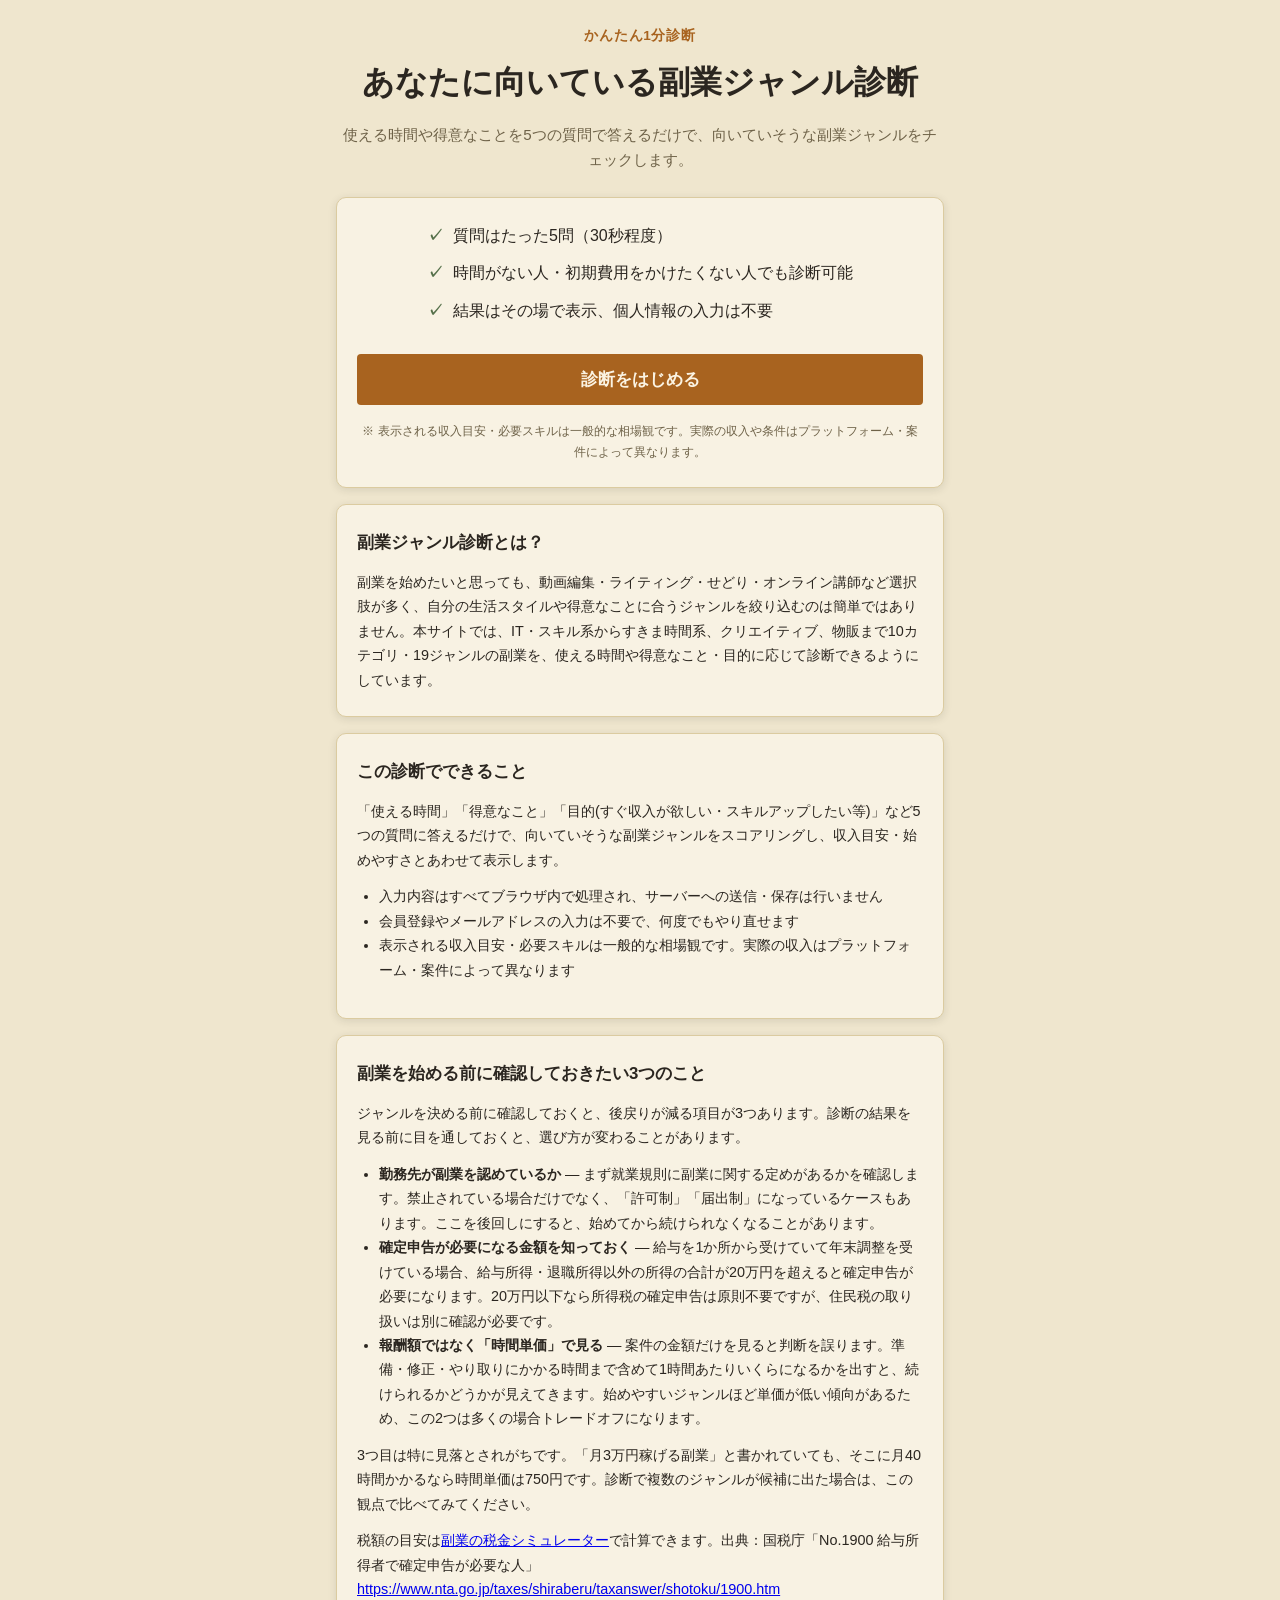
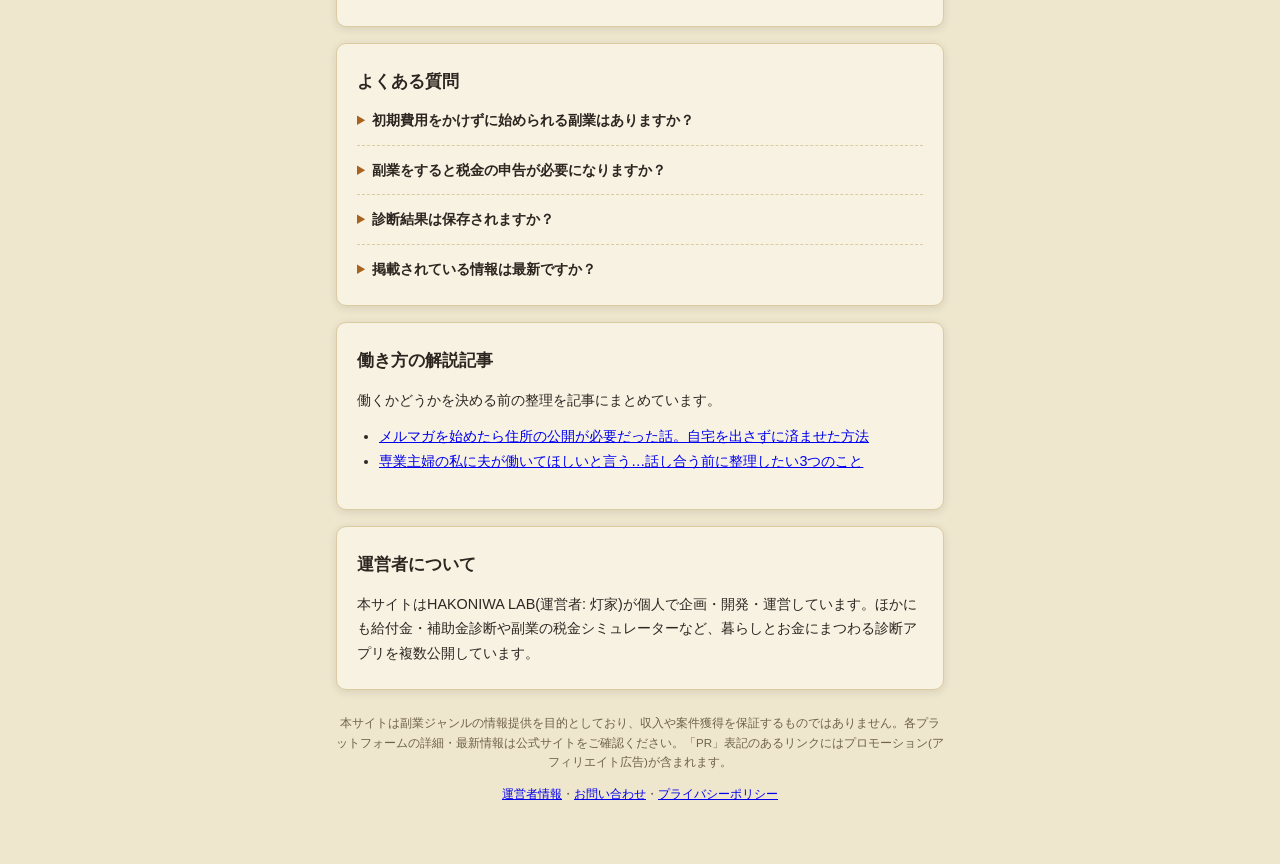
==== index.html @ 8de4327e "メール登録フォーム(Mail Studio)を追加 Co-Authored-By: Claude Opus 5 <noreply@anthropic.com>" ====
<!DOCTYPE html>
<html lang="ja">
<head>
<meta charset="UTF-8">
<meta name="viewport" content="width=device-width, initial-scale=1.0">
<title>副業ジャンル診断 | あなたに向いている副業がわかる</title>
<meta name="description" content="使える時間・得意なこと・目的を答えるだけで、あなたに向いていそうな副業ジャンルをかんたん診断。">
<script async src="https://pagead2.googlesyndication.com/pagead/js/adsbygoogle.js?client=ca-pub-6465548593525933" crossorigin="anonymous"></script>
<link rel="canonical" href="https://hakoniwalab.com/sidejob-checker/">
<link rel="stylesheet" href="css/style.css">
<script type="application/ld+json">{"@context":"https://schema.org","@type":"FAQPage","mainEntity":[{"@type":"Question","name":"初期費用をかけずに始められる副業はありますか？","acceptedAnswer":{"@type":"Answer","text":"あります。すきま時間系やライティングなど、特別な機材や初期投資がなくても始めやすいジャンルを診断結果に含めています。"}},{"@type":"Question","name":"副業をすると税金の申告が必要になりますか？","acceptedAnswer":{"@type":"Answer","text":"副業の所得が年間20万円を超えると原則確定申告が必要です。詳しくは姉妹ツールの副業の税金シミュレーターで、追加でかかる税額の目安を計算できます。"}},{"@type":"Question","name":"診断結果は保存されますか？","acceptedAnswer":{"@type":"Answer","text":"保存されません。診断のたびにその場で計算しており、入力内容や結果を外部に送信・保存する仕組みは持っていません。"}},{"@type":"Question","name":"掲載されている情報は最新ですか？","acceptedAnswer":{"@type":"Answer","text":"収入目安や必要スキルは一般的な傾向に基づく参考情報です。実際の募集状況・単価は各プラットフォームの最新情報をご確認ください。"}}]}</script>
</head>
<body>
<div id="app" class="app">

  <header class="app-header">
    <p class="app-header__eyebrow">かんたん1分診断</p>
    <h1 class="app-header__title">あなたに向いている<br class="sp-only">副業ジャンル診断</h1>
    <p class="app-header__lead">使える時間や得意なことを5つの質問で答えるだけで、向いていそうな副業ジャンルをチェックします。</p>
  </header>

  <main id="main" class="main">

    <!-- intro screen -->
    <section id="screen-intro" class="screen" data-screen="intro">
      <div class="card card--intro">
        <ul class="intro-points">
          <li>質問はたった5問（30秒程度）</li>
          <li>時間がない人・初期費用をかけたくない人でも診断可能</li>
          <li>結果はその場で表示、個人情報の入力は不要</li>
        </ul>
        <button type="button" class="btn btn--primary btn--large" id="btn-start">診断をはじめる</button>
        <p class="intro-disclaimer">※ 表示される収入目安・必要スキルは一般的な相場観です。実際の収入や条件はプラットフォーム・案件によって異なります。</p>
      </div>
    </section>

    <!-- quiz screen -->
    <section id="screen-quiz" class="screen" data-screen="quiz" hidden>
      <div class="progress" aria-hidden="true">
        <div class="progress__bar" id="progress-bar"></div>
      </div>
      <p class="progress__label" id="progress-label">質問 1 / 5</p>

      <div class="card card--quiz" id="quiz-card">
        <!-- quiz.js が質問ごとに描画する -->
      </div>

      <div class="quiz-nav">
        <button type="button" class="btn btn--ghost" id="btn-back" hidden>戻る</button>
      </div>
    </section>

    <!-- result screen -->
    <section id="screen-result" class="screen" data-screen="result" hidden>
      <div class="result-summary" id="result-summary"></div>
      <div class="result-list" id="result-list"></div>
      <div id="ad-slot-result-bottom" class="ad-slot" aria-hidden="true"></div>

      <div class="card card--lead" id="lead-card">
        <h2 class="card__title">診断結果をあとで見返したい方へ</h2>
        <p>メールアドレスを登録すると、HAKONIWA LABの新しいツール・更新情報をお届けします。</p>
        <form id="lead-form" class="lead-form" action="https://mail-studio.hakoniwa-labs.workers.dev/f/v6lGNd5ZqjptO-bG2wVIIij1IczI0iWg" method="post" target="popupwindow" onsubmit="window.open('https://mail-studio.hakoniwa-labs.workers.dev/f/v6lGNd5ZqjptO-bG2wVIIij1IczI0iWg', 'popupwindow')">
          <input type="email" name="email" class="lead-form__input" placeholder="メールアドレス" required>
          <button type="submit" class="btn btn--primary">登録する</button>
        </form>
      </div>

      <button type="button" class="btn btn--ghost" id="btn-restart">もう一度診断する</button>
    </section>

  </main>

  <section class="article" aria-labelledby="about-heading">
    <div class="card card--article">
      <h2 id="about-heading">副業ジャンル診断とは？</h2>
      <p>副業を始めたいと思っても、動画編集・ライティング・せどり・オンライン講師など選択肢が多く、自分の生活スタイルや得意なことに合うジャンルを絞り込むのは簡単ではありません。本サイトでは、IT・スキル系からすきま時間系、クリエイティブ、物販まで10カテゴリ・19ジャンルの副業を、使える時間や得意なこと・目的に応じて診断できるようにしています。</p>
    </div>

    <div class="card card--article">
      <h2>この診断でできること</h2>
      <p>「使える時間」「得意なこと」「目的(すぐ収入が欲しい・スキルアップしたい等)」など5つの質問に答えるだけで、向いていそうな副業ジャンルをスコアリングし、収入目安・始めやすさとあわせて表示します。</p>
      <ul>
        <li>入力内容はすべてブラウザ内で処理され、サーバーへの送信・保存は行いません</li>
        <li>会員登録やメールアドレスの入力は不要で、何度でもやり直せます</li>
        <li>表示される収入目安・必要スキルは一般的な相場観です。実際の収入はプラットフォーム・案件によって異なります</li>
      </ul>
    </div>

    <div class="card card--article">
      <h2>副業を始める前に確認しておきたい3つのこと</h2>
      <p>ジャンルを決める前に確認しておくと、後戻りが減る項目が3つあります。診断の結果を見る前に目を通しておくと、選び方が変わることがあります。</p>
      <ul>
        <li><strong>勤務先が副業を認めているか</strong> — まず就業規則に副業に関する定めがあるかを確認します。禁止されている場合だけでなく、「許可制」「届出制」になっているケースもあります。ここを後回しにすると、始めてから続けられなくなることがあります。</li>
        <li><strong>確定申告が必要になる金額を知っておく</strong> — 給与を1か所から受けていて年末調整を受けている場合、給与所得・退職所得以外の所得の合計が20万円を超えると確定申告が必要になります。20万円以下なら所得税の確定申告は原則不要ですが、住民税の取り扱いは別に確認が必要です。</li>
        <li><strong>報酬額ではなく「時間単価」で見る</strong> — 案件の金額だけを見ると判断を誤ります。準備・修正・やり取りにかかる時間まで含めて1時間あたりいくらになるかを出すと、続けられるかどうかが見えてきます。始めやすいジャンルほど単価が低い傾向があるため、この2つは多くの場合トレードオフになります。</li>
      </ul>
      <p>3つ目は特に見落とされがちです。「月3万円稼げる副業」と書かれていても、そこに月40時間かかるなら時間単価は750円です。診断で複数のジャンルが候補に出た場合は、この観点で比べてみてください。</p>
      <p>税額の目安は<a href="../sidejob-tax-simulator/">副業の税金シミュレーター</a>で計算できます。出典：国税庁「No.1900 給与所得者で確定申告が必要な人」<a href="https://www.nta.go.jp/taxes/shiraberu/taxanswer/shotoku/1900.htm" target="_blank" rel="noopener">https://www.nta.go.jp/taxes/shiraberu/taxanswer/shotoku/1900.htm</a></p>
    </div>

    <div class="card card--article">
      <h2>よくある質問</h2>
      <details class="faq-item">
        <summary>初期費用をかけずに始められる副業はありますか？</summary>
        <p>あります。すきま時間系やライティングなど、特別な機材や初期投資がなくても始めやすいジャンルを診断結果に含めています。</p>
      </details>
      <details class="faq-item">
        <summary>副業をすると税金の申告が必要になりますか？</summary>
        <p>副業の所得が年間20万円を超えると原則確定申告が必要です。詳しくは姉妹ツールの副業の税金シミュレーターで、追加でかかる税額の目安を計算できます。</p>
      </details>
      <details class="faq-item">
        <summary>診断結果は保存されますか？</summary>
        <p>保存されません。診断のたびにその場で計算しており、入力内容や結果を外部に送信・保存する仕組みは持っていません。</p>
      </details>
      <details class="faq-item">
        <summary>掲載されている情報は最新ですか？</summary>
        <p>収入目安や必要スキルは一般的な傾向に基づく参考情報です。実際の募集状況・単価は各プラットフォームの最新情報をご確認ください。</p>
      </details>
    </div>

    <div class="card card--article">
      <h2>働き方の解説記事</h2>
      <p>働くかどうかを決める前の整理を記事にまとめています。</p>
      <ul>
        <li><a href="guide/mailmag-jusho-virtual-office/">メルマガを始めたら住所の公開が必要だった話。自宅を出さずに済ませた方法</a></li>
        <li><a href="guide/sengyoshufu-hataraite-hoshii/">専業主婦の私に夫が働いてほしいと言う…話し合う前に整理したい3つのこと</a></li>
      </ul>
    </div>

    <div class="card card--article">
      <h2>運営者について</h2>
      <p>本サイトはHAKONIWA LAB(運営者: 灯家)が個人で企画・開発・運営しています。ほかにも給付金・補助金診断や副業の税金シミュレーターなど、暮らしとお金にまつわる診断アプリを複数公開しています。</p>
    </div>
  </section>

  <footer class="app-footer">
    <p>本サイトは副業ジャンルの情報提供を目的としており、収入や案件獲得を保証するものではありません。各プラットフォームの詳細・最新情報は公式サイトをご確認ください。「PR」表記のあるリンクにはプロモーション(アフィリエイト広告)が含まれます。</p>
    <p><a href="../about.html">運営者情報</a>・<a href="../contact.html">お問い合わせ</a>・<a href="../privacy.html">プライバシーポリシー</a></p>
  </footer>

</div>

<script src="js/data.js"></script>
<script src="js/match.js"></script>
<script src="js/render.js"></script>
<script src="js/quiz.js"></script>
</body>
</html>
---- css/style.css ----
:root {
  --color-bg: #efe6ce;
  --color-surface: #f8f2e3;
  --color-border: #dbcba0;
  --color-text: #2b2620;
  --color-text-muted: #6e6248;
  --color-primary: #a8631f;
  --color-primary-hover: #8b5119;
  --color-primary-contrast: #fbf3e2;
  --color-accent: #55704a;
  --color-badge-bg: #e4d6ae;
  --color-badge-text: #6e4a1e;
  --color-warn-bg: #efd3c0;
  --color-warn-text: #8a4322;
  --radius-sm: 4px;
  --radius-md: 6px;
  --radius-lg: 10px;
  --shadow-card: 0 2px 8px rgba(43, 38, 32, 0.12);
  --max-width: 640px;
}

@media (prefers-color-scheme: dark) {
  :root {
    --color-bg: #211f1a;
    --color-surface: #2c2a22;
    --color-border: #423e30;
    --color-text: #f1e9d8;
    --color-text-muted: #b3a585;
    --color-primary: #e3a23b;
    --color-primary-hover: #edb259;
    --color-primary-contrast: #241c0d;
    --color-accent: #8fae7d;
    --color-badge-bg: #3a3626;
    --color-badge-text: #e3a23b;
    --color-warn-bg: #3d2a1d;
    --color-warn-text: #e0a876;
    --shadow-card: 0 2px 14px rgba(0, 0, 0, 0.5);
  }
}

* { box-sizing: border-box; }

[hidden] { display: none !important; }

html, body {
  margin: 0;
  padding: 0;
  background: var(--color-bg);
  color: var(--color-text);
  font-family: "Hiragino Sans", "Hiragino Kaku Gothic ProN", Meiryo, "Yu Gothic", sans-serif;
  line-height: 1.7;
  -webkit-text-size-adjust: 100%;
}

.app {
  max-width: var(--max-width);
  margin: 0 auto;
  padding: 24px 16px 48px;
}

.app-header {
  text-align: center;
  margin-bottom: 24px;
}

.app-header__eyebrow {
  color: var(--color-primary);
  font-weight: 700;
  font-size: 0.85rem;
  letter-spacing: 0.05em;
  margin: 0 0 8px;
}

.app-header__title {
  font-size: 1.6rem;
  font-weight: 800;
  margin: 0 0 12px;
}

.app-header__lead {
  color: var(--color-text-muted);
  font-size: 0.95rem;
  margin: 0;
}

.main { display: block; }

.card {
  background: var(--color-surface);
  border: 1px solid var(--color-border);
  border-radius: var(--radius-lg);
  box-shadow: var(--shadow-card);
  padding: 24px 20px;
  margin-bottom: 16px;
}

.card--intro { text-align: center; }

.intro-points {
  list-style: none;
  padding: 0;
  margin: 0 0 20px;
  text-align: left;
  display: inline-block;
}

.intro-points li {
  position: relative;
  padding-left: 26px;
  margin-bottom: 10px;
  color: var(--color-text);
}

.intro-points li::before {
  content: "✓";
  position: absolute;
  left: 0;
  color: var(--color-accent);
  font-weight: 700;
}

.intro-disclaimer {
  font-size: 0.78rem;
  color: var(--color-text-muted);
  margin: 16px 0 0;
}

.btn {
  display: inline-block;
  border: none;
  border-radius: var(--radius-sm);
  font-size: 0.95rem;
  font-weight: 700;
  padding: 12px 20px;
  cursor: pointer;
  text-align: center;
  transition: background-color 0.15s ease, opacity 0.15s ease;
}

.btn--primary {
  background: var(--color-primary);
  color: var(--color-primary-contrast);
}
.btn--primary:hover { background: var(--color-primary-hover); }
.btn--primary:disabled { opacity: 0.5; cursor: not-allowed; }

.btn--ghost {
  background: transparent;
  color: var(--color-text-muted);
  border: 1px solid var(--color-border);
}
.btn--ghost:hover { color: var(--color-text); border-color: var(--color-text-muted); }

.btn--large { width: 100%; padding: 14px 20px; font-size: 1.05rem; }
.btn--skip { margin-left: auto; }

.progress {
  height: 6px;
  background: var(--color-border);
  border-radius: 999px;
  overflow: hidden;
  margin-bottom: 8px;
}

.progress__bar {
  height: 100%;
  width: 0%;
  background: var(--color-primary);
  transition: width 0.25s ease;
}

.progress__label {
  font-size: 0.78rem;
  color: var(--color-text-muted);
  margin: 0 0 16px;
  text-align: right;
}

.card--quiz { min-height: 220px; }

.quiz-question {
  font-size: 1.1rem;
  font-weight: 700;
  margin: 0 0 6px;
}

.quiz-question__note {
  font-size: 0.82rem;
  color: var(--color-text-muted);
  margin: 0 0 18px;
}

.quiz-options {
  display: grid;
  gap: 10px;
}

.quiz-option {
  display: block;
  width: 100%;
  text-align: left;
  padding: 14px 16px;
  background: var(--color-bg);
  border: 1.5px solid var(--color-border);
  border-radius: var(--radius-sm);
  color: var(--color-text);
  font-size: 0.95rem;
  cursor: pointer;
  transition: border-color 0.15s ease, background-color 0.15s ease;
}

.quiz-option:hover {
  border-color: var(--color-primary);
}

.quiz-option.is-selected {
  border-color: var(--color-primary);
  background: var(--color-badge-bg);
  font-weight: 700;
}

.quiz-select {
  width: 100%;
  padding: 12px 14px;
  border: 1.5px solid var(--color-border);
  border-radius: var(--radius-sm);
  background: var(--color-bg);
  color: var(--color-text);
  font-size: 0.95rem;
}

.quiz-nav {
  display: flex;
  align-items: center;
  gap: 10px;
}

.result-summary {
  text-align: center;
  margin-bottom: 20px;
}

.result-summary__count {
  font-size: 1.3rem;
  font-weight: 800;
  margin: 0 0 4px;
}

.result-summary__note {
  font-size: 0.82rem;
  color: var(--color-text-muted);
  margin: 0;
}

.result-list {
  display: grid;
  gap: 14px;
  margin-bottom: 20px;
}

.result-card {
  background: var(--color-surface);
  border: 1px solid var(--color-border);
  border-radius: var(--radius-md);
  box-shadow: var(--shadow-card);
  padding: 18px 18px 16px;
}

.result-card__badges {
  display: flex;
  flex-wrap: wrap;
  gap: 6px;
  margin-bottom: 10px;
}

.badge {
  display: inline-block;
  font-size: 0.72rem;
  font-weight: 700;
  padding: 3px 10px;
  border-radius: 999px;
  background: var(--color-badge-bg);
  color: var(--color-badge-text);
}

.badge--accent {
  background: var(--color-primary);
  color: var(--color-primary-contrast);
}

.badge--warn {
  background: var(--color-warn-bg);
  color: var(--color-warn-text);
}

.result-card__name {
  font-size: 1.05rem;
  font-weight: 800;
  margin: 0 0 6px;
}

.result-card__benefit {
  color: var(--color-accent);
  font-weight: 700;
  margin: 0 0 4px;
}

.result-card__org {
  font-size: 0.8rem;
  color: var(--color-text-muted);
  margin: 0 0 12px;
}

.result-card__summary {
  font-size: 0.88rem;
  margin: 0 0 10px;
}

.result-card__conditions {
  font-size: 0.82rem;
  color: var(--color-text-muted);
  margin: 0 0 14px;
}

.result-card__actions {
  display: flex;
  flex-wrap: wrap;
  gap: 8px;
}

.result-card__link {
  display: inline-block;
  font-size: 0.85rem;
  font-weight: 700;
  color: var(--color-primary);
  text-decoration: none;
  padding: 8px 14px;
  border: 1.5px solid var(--color-primary);
  border-radius: var(--radius-sm);
}

.result-card__link:hover { background: var(--color-badge-bg); }

.result-card__link--offer {
  color: var(--color-accent);
  border-color: var(--color-accent);
  display: inline-flex;
  align-items: center;
  gap: 6px;
}

.badge--pr {
  background: var(--color-accent);
  color: var(--color-primary-contrast);
  font-size: 0.62rem;
  padding: 2px 6px;
}

.result-empty {
  text-align: center;
  color: var(--color-text-muted);
  padding: 24px 12px;
}

.ad-slot {
  min-height: 90px;
  border: 1px dashed var(--color-border);
  border-radius: var(--radius-sm);
  display: flex;
  align-items: center;
  justify-content: center;
  color: var(--color-text-muted);
  font-size: 0.75rem;
  margin-bottom: 20px;
}

.card--lead { text-align: center; }
.card__title { font-size: 1rem; margin: 0 0 8px; }

.lead-form {
  display: flex;
  gap: 8px;
  margin-top: 14px;
}

.lead-form__input {
  flex: 1;
  padding: 10px 12px;
  border: 1.5px solid var(--color-border);
  border-radius: var(--radius-sm);
  background: var(--color-bg);
  color: var(--color-text);
}

.app-footer {
  margin-top: 24px;
  text-align: center;
  font-size: 0.72rem;
  color: var(--color-text-muted);
}

.sp-only { display: inline; }

@media (min-width: 640px) {
  .app-header__title { font-size: 2rem; }
  .sp-only { display: none; }
}

.result-card__platforms {
  font-size: 0.8rem;
  color: var(--color-text-muted);
  margin: 0 0 14px;
}

.cross-link-banner {
  display: block;
  margin-top: 12px;
  padding: 10px 14px;
  background: var(--color-badge-bg);
  border-radius: var(--radius-sm);
  font-size: 0.82rem;
  color: var(--color-badge-text);
  text-decoration: none;
  font-weight: 700;
}

.cross-link-banner:hover { opacity: 0.85; }

/* --- 解説記事セクション --- */

.card--article h2 {
  font-size: 1.05rem;
  margin: 0 0 12px;
}
.card--article p {
  font-size: 0.9rem;
  margin: 0 0 12px;
}
.card--article p:last-child { margin-bottom: 0; }
.card--article ul {
  font-size: 0.9rem;
  margin: 0 0 12px;
  padding-left: 22px;
}

.faq-item {
  border-bottom: 1px dashed var(--color-border);
  padding: 12px 0;
}
.faq-item:first-of-type { padding-top: 0; }
.faq-item:last-child { border-bottom: none; padding-bottom: 0; }
.faq-item summary {
  cursor: pointer;
  font-weight: 700;
  font-size: 0.9rem;
  list-style: revert;
}
.faq-item summary::marker { color: var(--color-primary); }
.faq-item p {
  margin: 8px 0 0;
  font-size: 0.85rem;
  color: var(--color-text-muted);
}
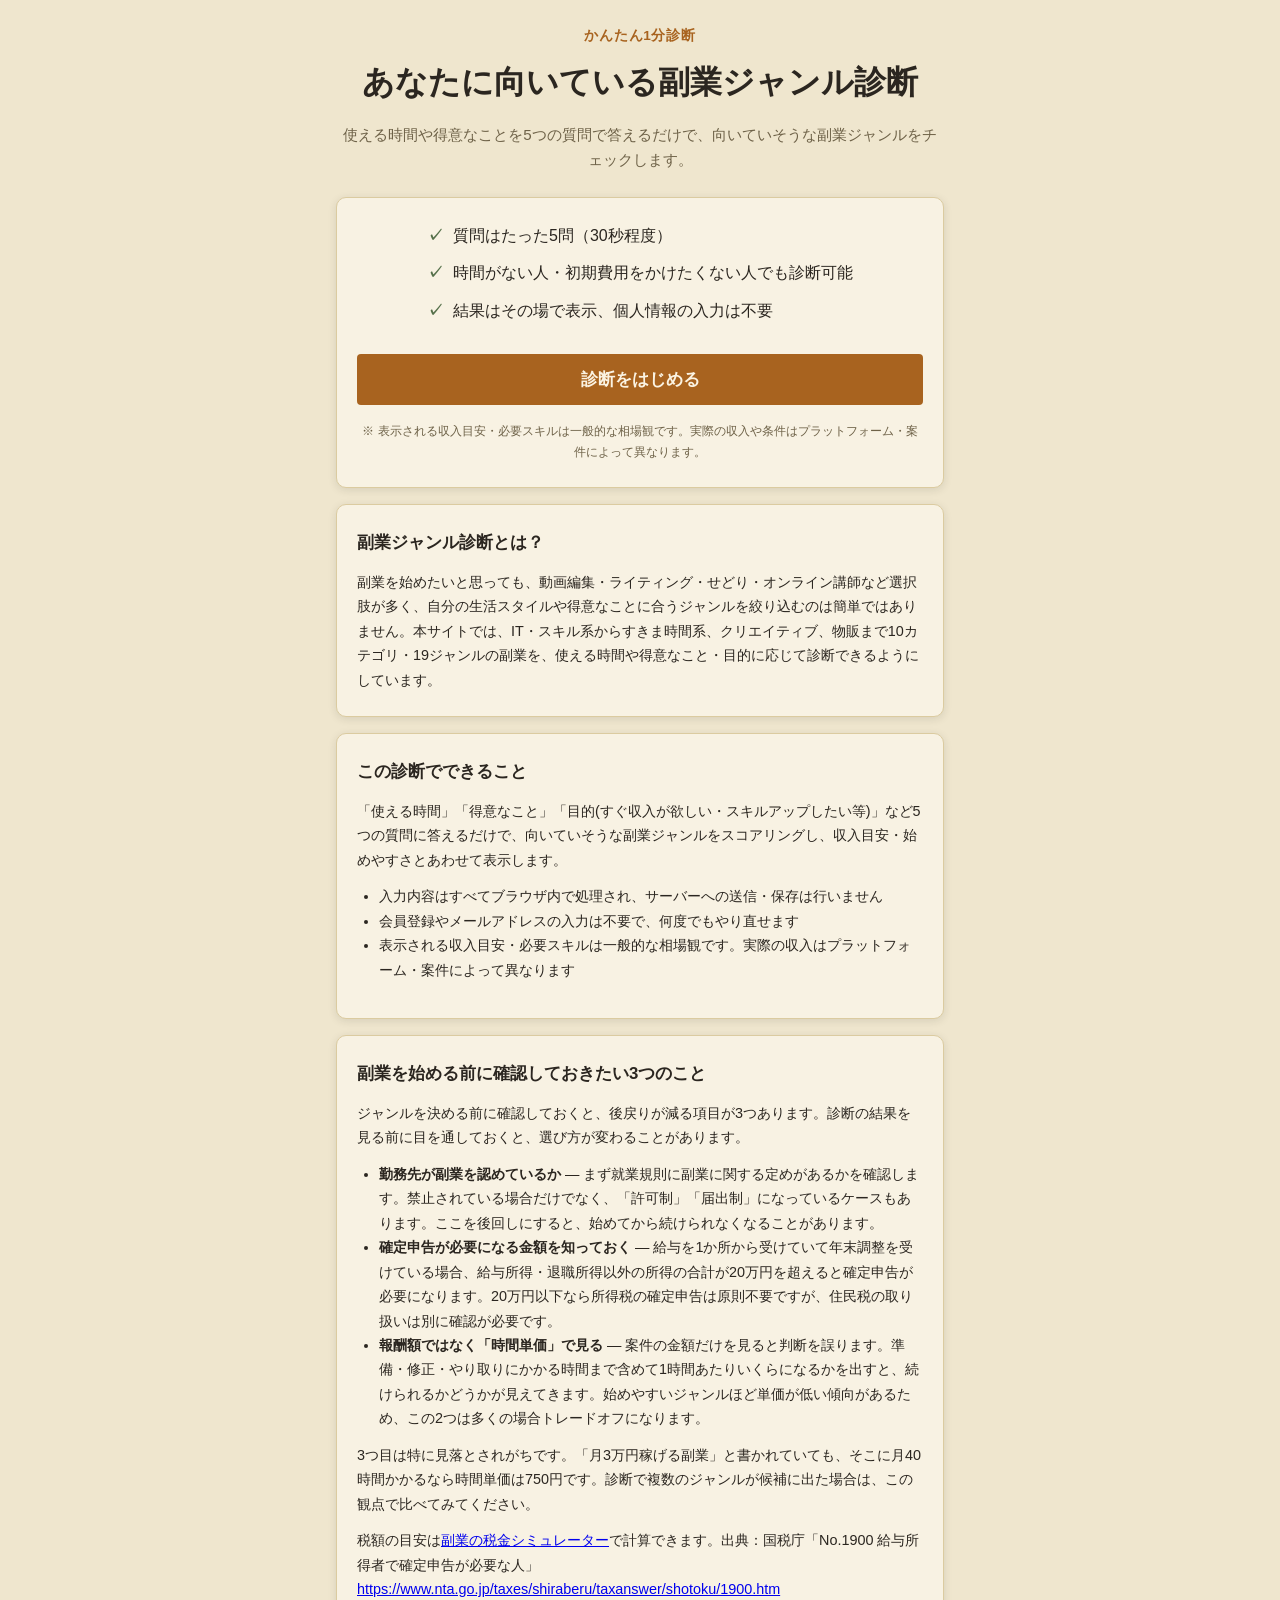
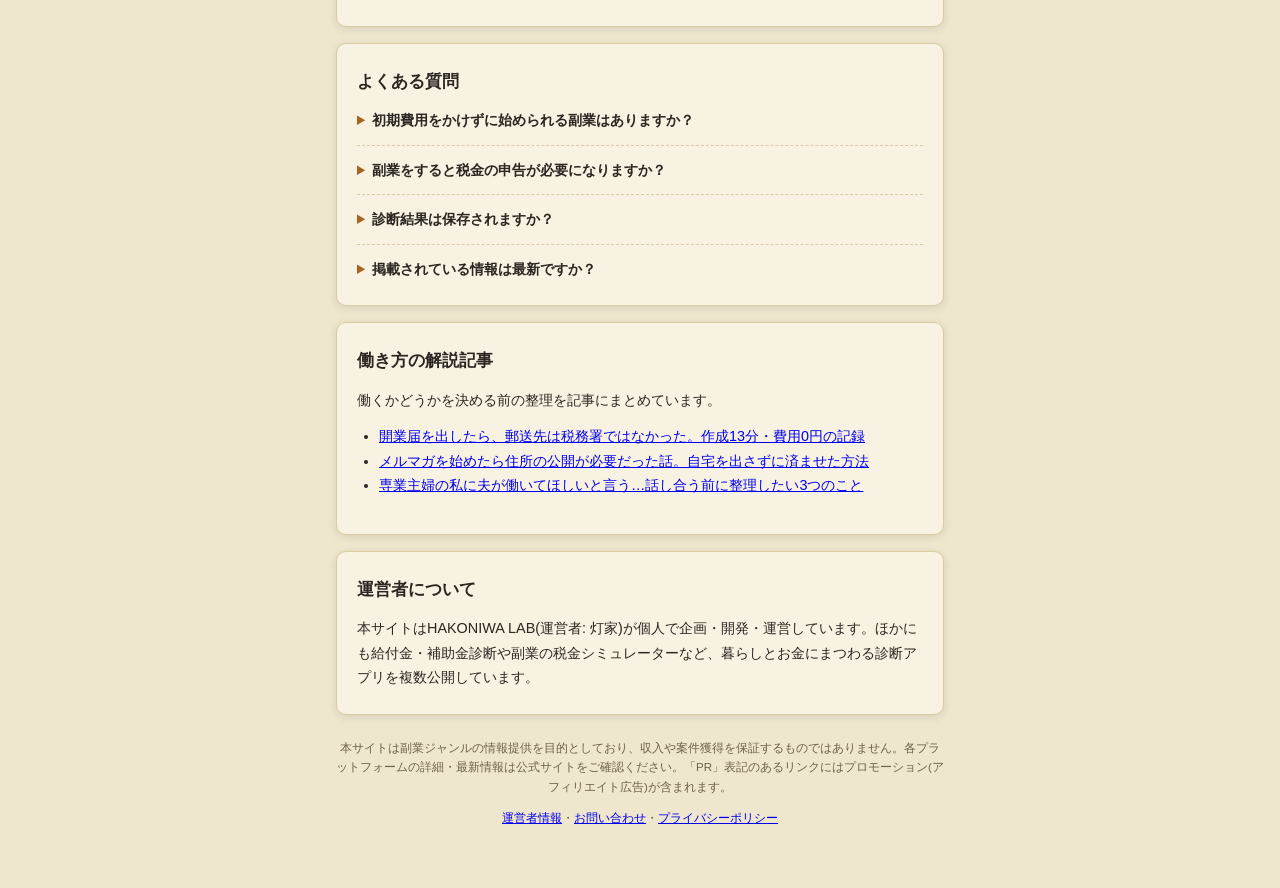
==== commit fd5b9319: "開業届の作成・提出の記録をguide記事として追加 - guide/kaigyo-todoke-teishutsu/ を新規作成(本文5,910字・h2×12) - 一次情報: 作成の実測13分26秒" ====
--- a/index.html
+++ b/index.html
@@ -122,6 +122,7 @@
       <h2>働き方の解説記事</h2>
       <p>働くかどうかを決める前の整理を記事にまとめています。</p>
       <ul>
+        <li><a href="guide/kaigyo-todoke-teishutsu/">開業届を出したら、郵送先は税務署ではなかった。作成13分・費用0円の記録</a></li>
         <li><a href="guide/mailmag-jusho-virtual-office/">メルマガを始めたら住所の公開が必要だった話。自宅を出さずに済ませた方法</a></li>
         <li><a href="guide/sengyoshufu-hataraite-hoshii/">専業主婦の私に夫が働いてほしいと言う…話し合う前に整理したい3つのこと</a></li>
       </ul>
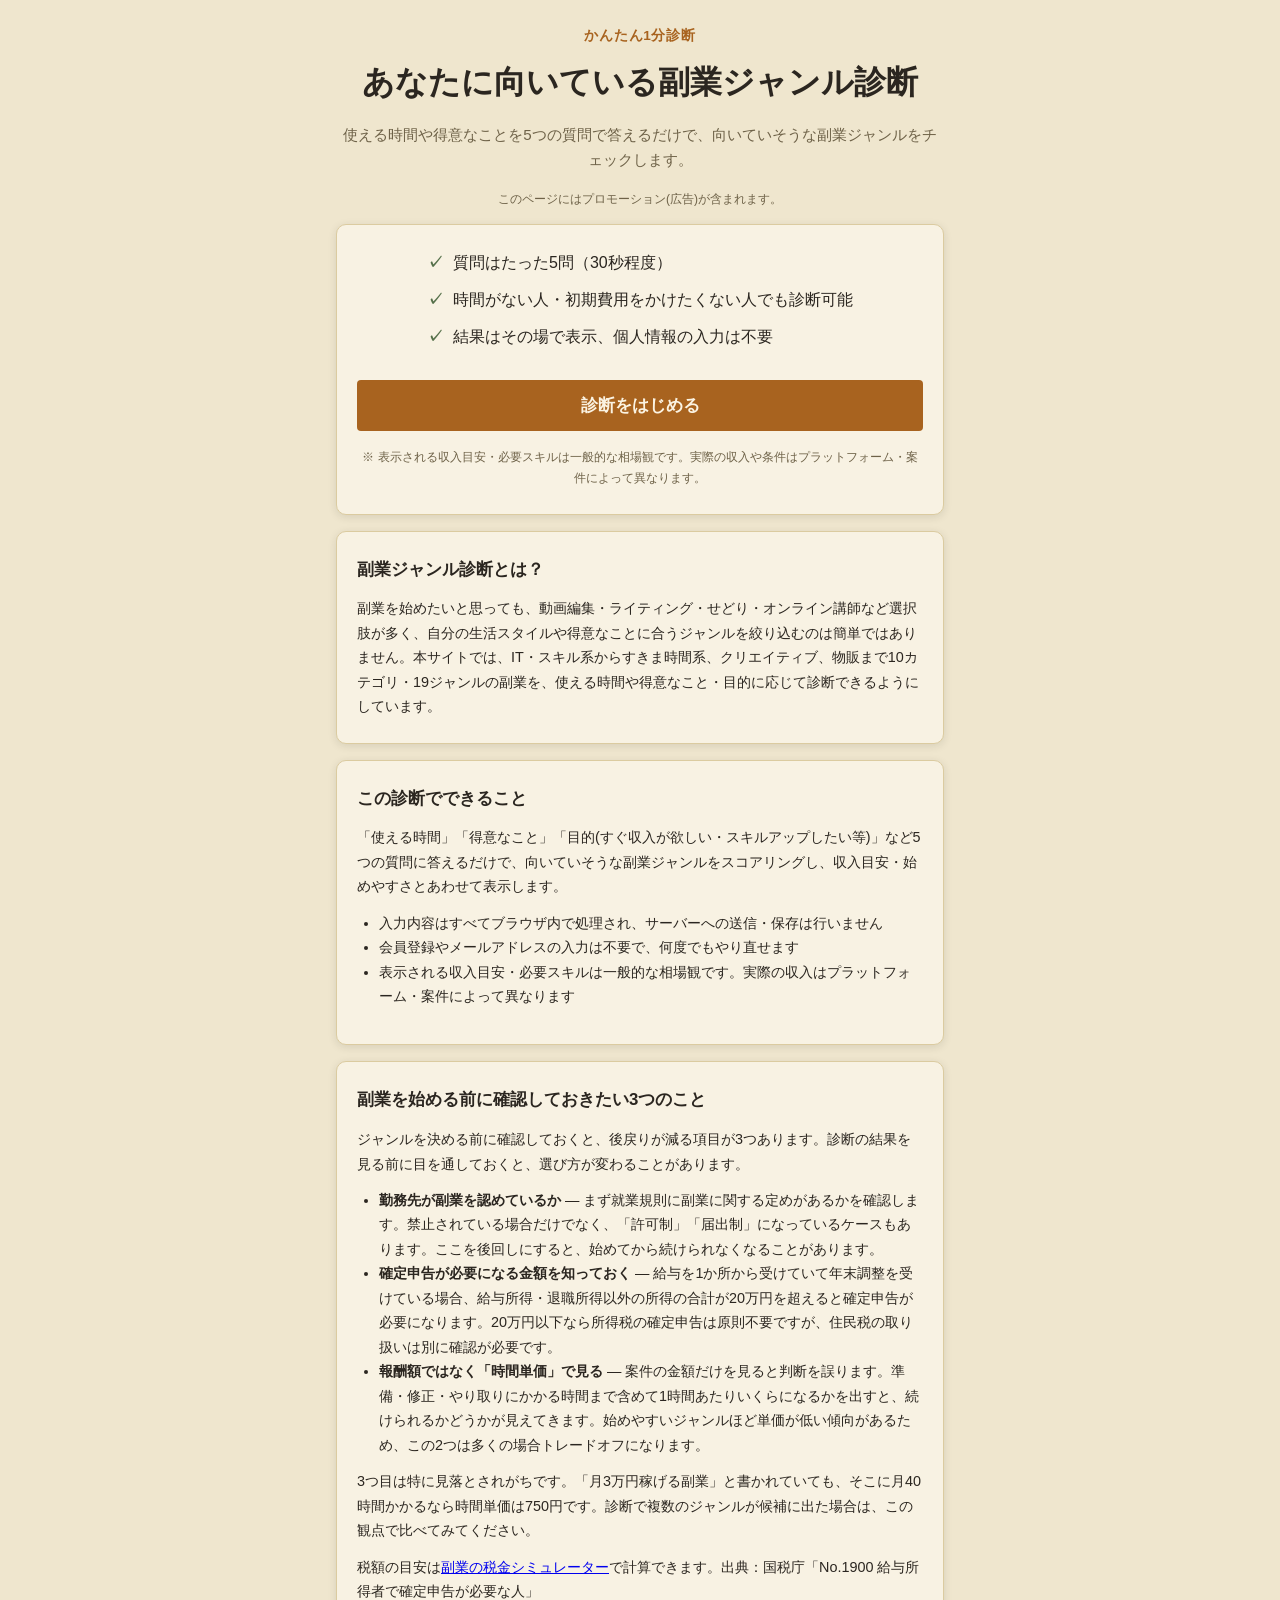
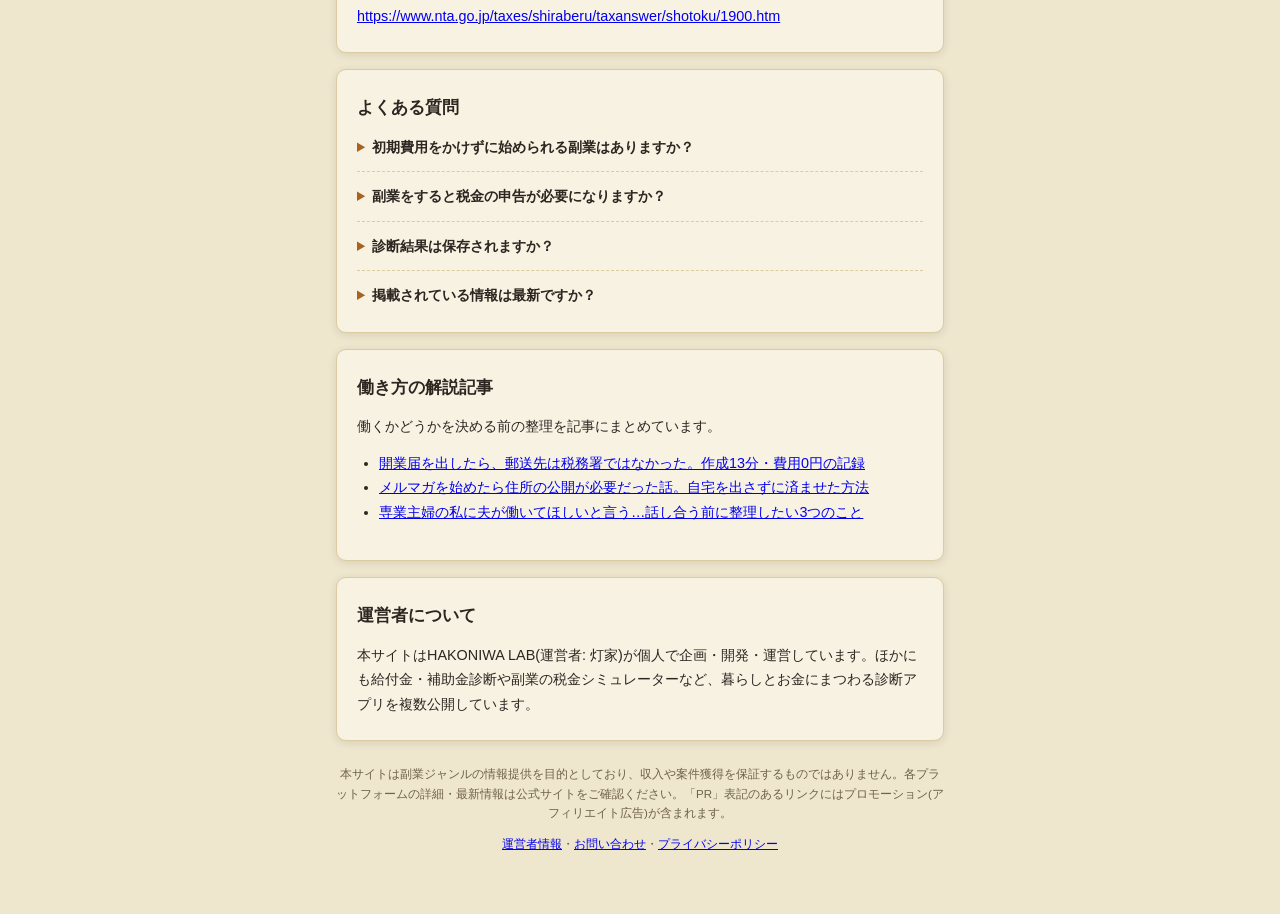
==== commit cdf898d6: "広告のあるページの冒頭にPR表記を追加(A8のファーストビュー表示の要件) Co-Authored-By: Claude Opus 5.5 <noreply@anthropic.com>" ====
--- a/index.html
+++ b/index.html
@@ -3,6 +3,14 @@
 <head>
 <meta charset="UTF-8">
 <meta name="viewport" content="width=device-width, initial-scale=1.0">
+<!-- Google tag (gtag.js) -->
+<script async src="https://www.googletagmanager.com/gtag/js?id=G-WTBHV5QYG3"></script>
+<script>
+  window.dataLayer = window.dataLayer || [];
+  function gtag(){dataLayer.push(arguments);}
+  gtag('js', new Date());
+  gtag('config', 'G-WTBHV5QYG3');
+</script>
 <title>副業ジャンル診断 | あなたに向いている副業がわかる</title>
 <meta name="description" content="使える時間・得意なこと・目的を答えるだけで、あなたに向いていそうな副業ジャンルをかんたん診断。">
 <script async src="https://pagead2.googlesyndication.com/pagead/js/adsbygoogle.js?client=ca-pub-6465548593525933" crossorigin="anonymous"></script>
@@ -18,6 +26,7 @@
     <h1 class="app-header__title">あなたに向いている<br class="sp-only">副業ジャンル診断</h1>
     <p class="app-header__lead">使える時間や得意なことを5つの質問で答えるだけで、向いていそうな副業ジャンルをチェックします。</p>
   </header>
+  <p class="pr-note">このページにはプロモーション(広告)が含まれます。</p>
 
   <main id="main" class="main">
 
@@ -55,6 +64,26 @@
       <div class="result-summary" id="result-summary"></div>
       <div class="result-list" id="result-list"></div>
       <div id="ad-slot-result-bottom" class="ad-slot" aria-hidden="true"></div>
+      <div class="card card--books" data-books-card>
+        <h2 class="card__title">関連する本</h2>
+        <p class="books__lead">ここで挙がったジャンルを、もう少し具体的に知りたい方へ。運営者が書いた本です。</p>
+        <ul class="books__list">
+          <li class="books__item">
+            <a href="https://www.amazon.co.jp/dp/B0F89RGHZW" target="_blank" rel="noopener">
+              <span class="books__title">【主婦（主夫）必見】スキマ時間たった５分で月３万！AI＋楽天アフィリエイト超入門</span>
+              <span class="books__note">都築ののか／漫画30ページ・イラスト15点。月3万円の内訳を、料率と上限から計算して確かめる本です。</span>
+            </a>
+          </li>
+          <li class="books__item">
+            <a href="https://www.amazon.co.jp/dp/B0H7MYT6LJ" target="_blank" rel="noopener">
+              <span class="books__title">AIが苦手なあなたのための、はじめてのAIエージェント副業</span>
+              <span class="books__note">神泉悠斗／パソコンが得意でなくても始められる範囲から順に。</span>
+            </a>
+          </li>
+        </ul>
+        <p class="books__ku">Kindle Unlimited の対象です（会員なら追加料金はかかりません）。</p>
+      </div>
+
 
       <div class="card card--lead" id="lead-card">
         <h2 class="card__title">診断結果をあとで見返したい方へ</h2>
--- a/css/style.css
+++ b/css/style.css
@@ -461,3 +461,29 @@
   font-size: 0.85rem;
   color: var(--color-text-muted);
 }
+
+/* --- 関連する本カード --- */
+.card--books .books__lead {
+  font-size: 0.9rem;
+  color: var(--color-text-muted);
+  margin: 0 0 12px;
+}
+.books__list { list-style: none; margin: 0; padding: 0; display: grid; gap: 10px; }
+.books__item a {
+  display: block;
+  padding: 12px 14px;
+  border: 1px solid var(--color-border);
+  border-radius: 8px;
+  background: var(--color-bg);
+  color: inherit;
+  text-decoration: none;
+}
+.books__item a:hover,
+.books__item a:focus-visible { border-color: var(--color-primary); }
+.books__title { display: block; font-weight: 600; font-size: 0.95rem; line-height: 1.5; }
+.books__note { display: block; font-size: 0.8rem; color: var(--color-text-muted); margin-top: 4px; }
+.books__ku { font-size: 0.8rem; color: var(--color-text-muted); margin: 10px 0 0; }
+
+/* 広告のあるページの冒頭に出す PR 表記(A8 はファーストビューでの広告表示を求めている。birthday-fortune・houyou-calendar と同じ形) */
+.pr-note { font-size: 0.75rem; color: var(--color-text-muted); margin: -8px 0 14px; }
+.app-header + .pr-note { text-align: center; }
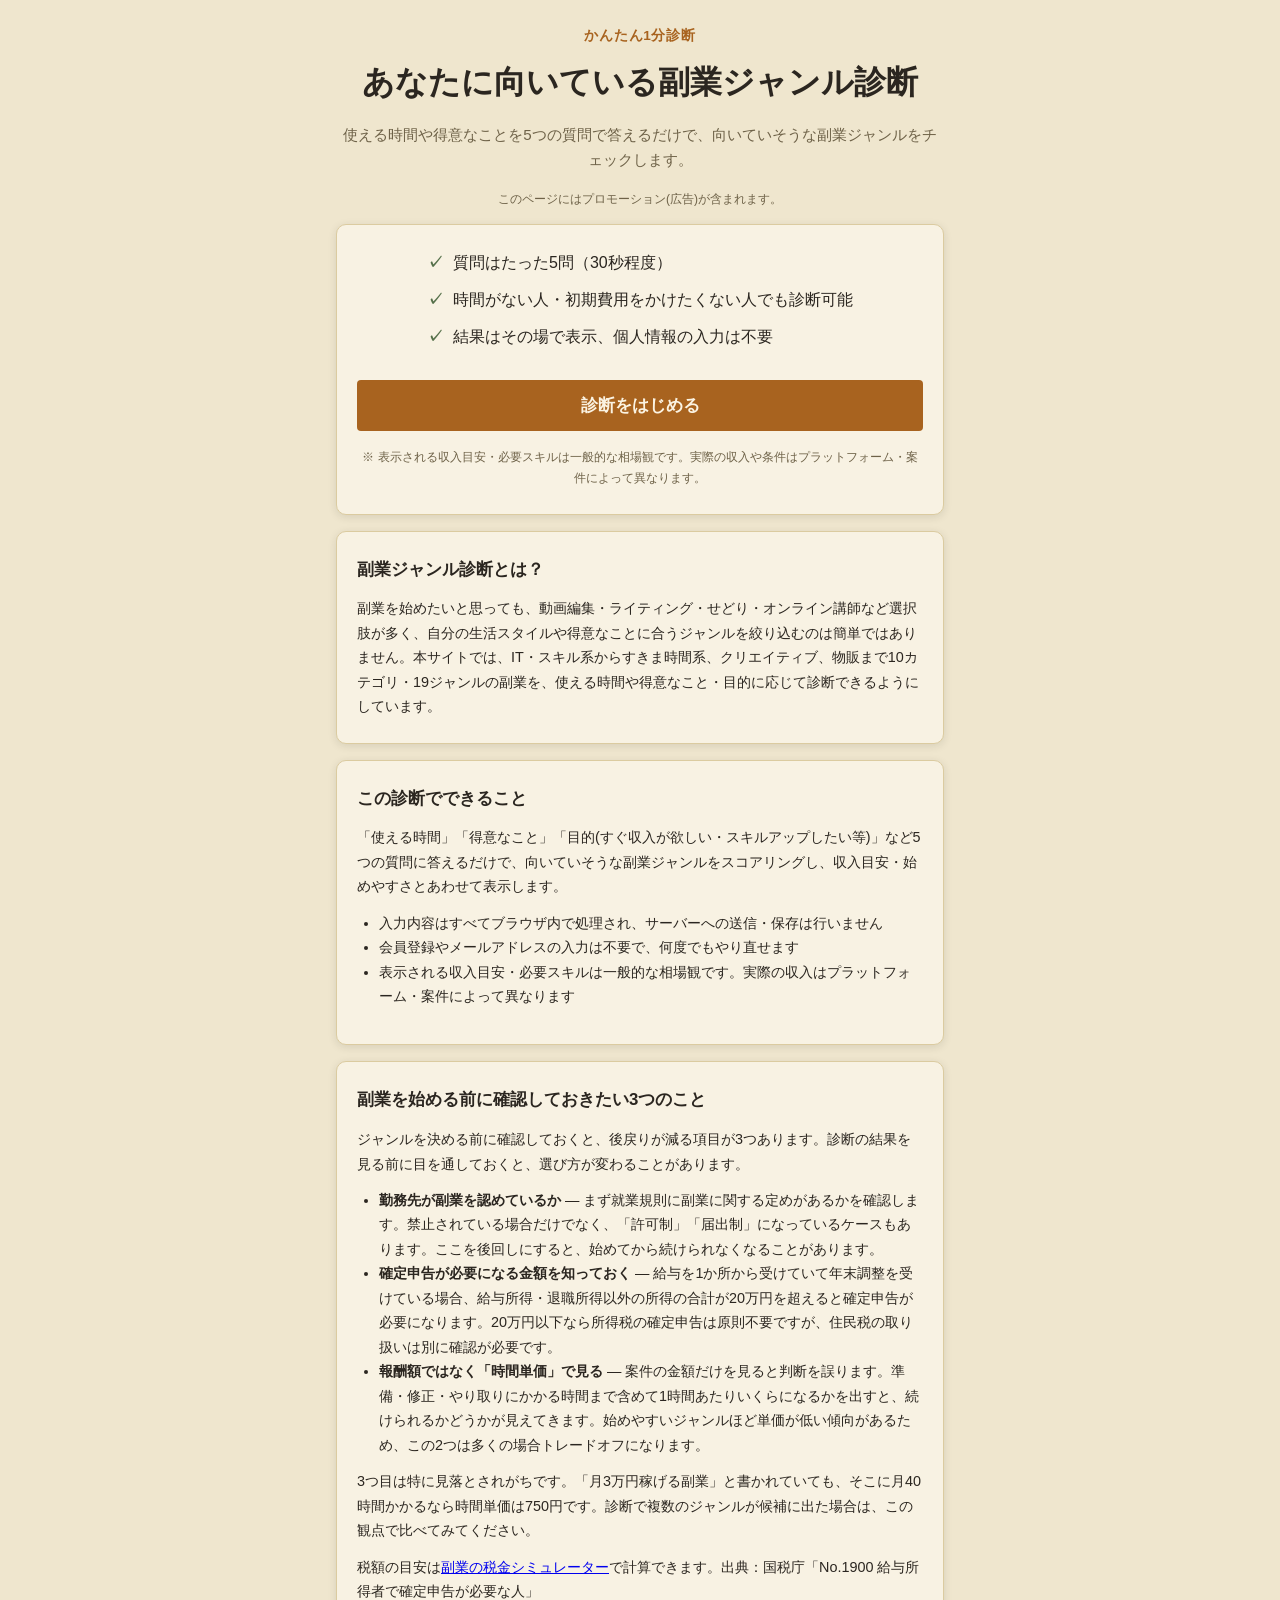
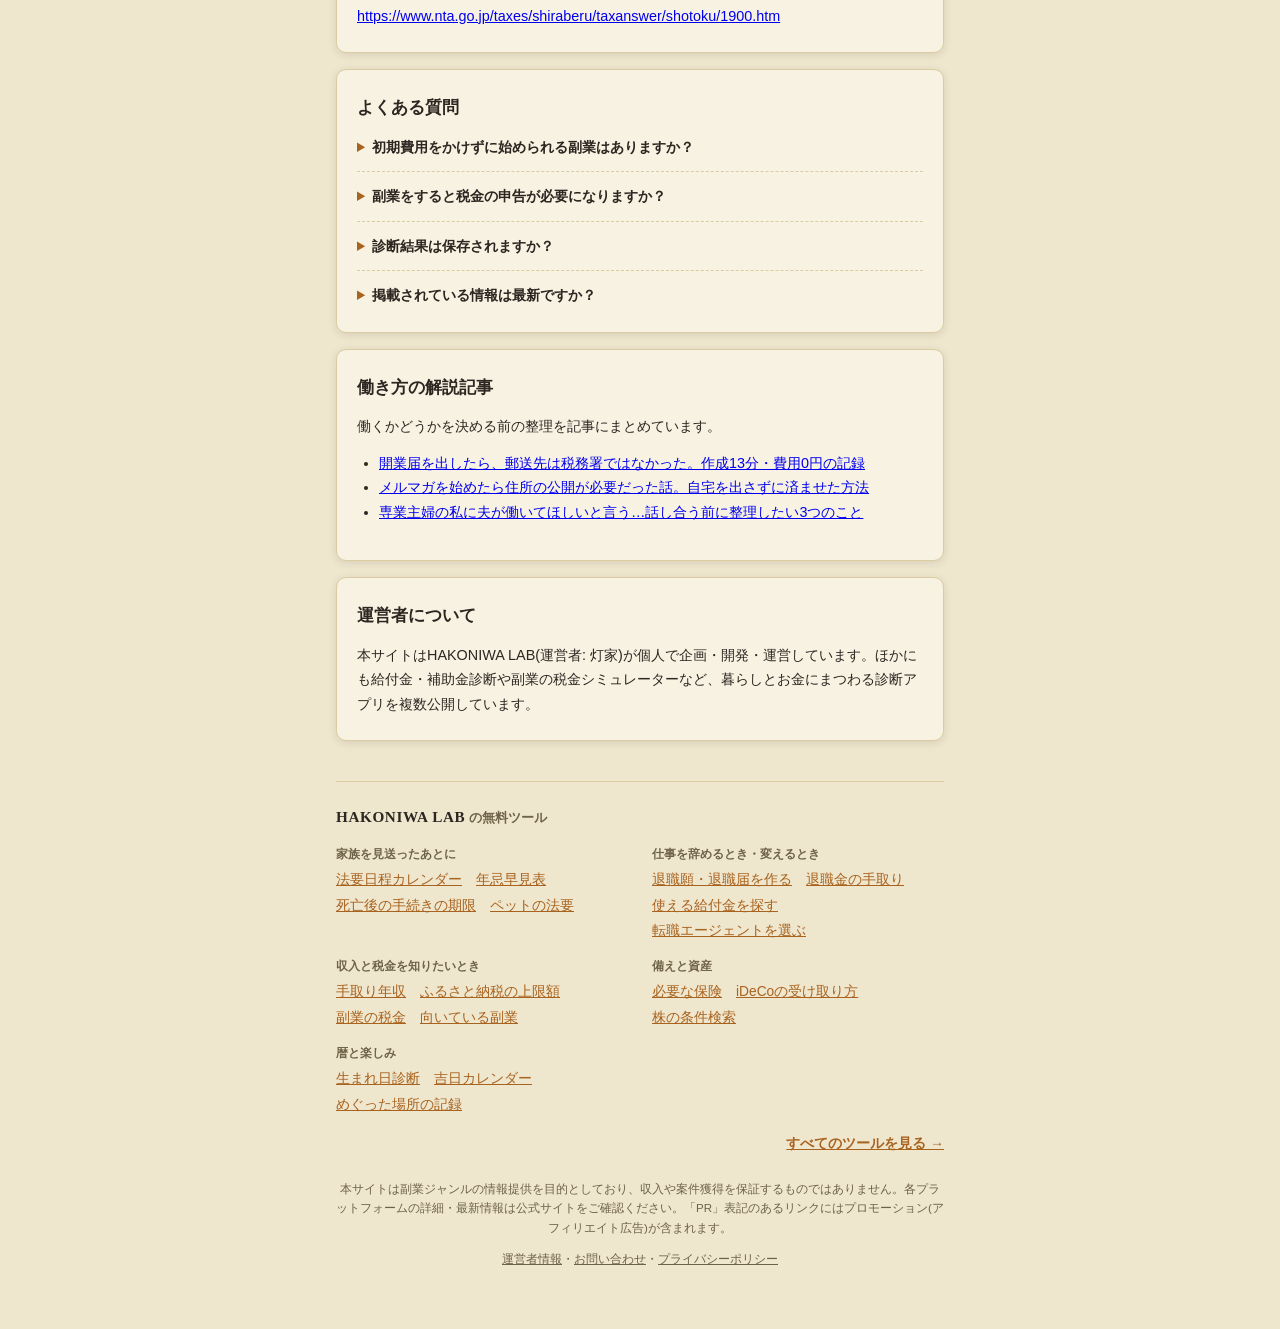
==== commit 3c70f7ce: "全ページにHAKONIWA LABのツール一覧とパンくずの入口を追加 286ページ中、サイトのトップへ戻れるのが9ページだけで、 記事から入った人がほかのツールに気づけなかったため。 - 本文の下(フ" ====
--- a/index.html
+++ b/index.html
@@ -163,6 +163,73 @@
     </div>
   </section>
 
+  <!-- site-nav:start -->
+  <style>
+  .site-nav { margin: 40px 0 0; padding: 22px 0 0; border-top: 1px solid var(--color-border, var(--line, #dbcba0)); color: var(--color-text, var(--ink, #2b2620)); text-align: left; }
+  .site-nav__title { margin: 0 0 14px; font-size: 0.82rem; font-weight: 700; color: var(--color-text-muted, var(--muted, #6e6248)); }
+  .site-nav__title a { font-family: Georgia, "Times New Roman", serif; font-size: 0.95rem; letter-spacing: 0.04em; color: var(--color-text, var(--ink, #2b2620)); text-decoration: none; }
+  .site-nav__groups { display: grid; gap: 14px 24px; }
+  @media (min-width: 560px) { .site-nav__groups { grid-template-columns: 1fr 1fr; } }
+  .site-nav__label { margin: 0 0 4px; font-size: 0.74rem; font-weight: 700; color: var(--color-text-muted, var(--muted, #6e6248)); }
+  .site-nav__links { display: flex; flex-wrap: wrap; gap: 2px 14px; margin: 0; padding: 0; list-style: none; font-size: 0.86rem; line-height: 1.7; }
+  .site-nav__links li { margin: 0; padding: 0; }
+  .site-nav__links li::before { content: none; }
+  .site-nav__links a { color: var(--color-primary, var(--navy, #a8631f)); }
+  .site-nav__all { margin: 16px 0 0; font-size: 0.86rem; text-align: right; }
+  .site-nav__all a { color: var(--color-primary, var(--navy, #a8631f)); font-weight: 700; }
+  .app-footer a { color: var(--color-text-muted, var(--muted, #6e6248)); }
+  </style>
+  <nav class="site-nav" aria-label="HAKONIWA LABのツール">
+    <p class="site-nav__title"><a href="../">HAKONIWA LAB</a> の無料ツール</p>
+    <div class="site-nav__groups">
+      <div>
+        <p class="site-nav__label">家族を見送ったあとに</p>
+        <ul class="site-nav__links">
+          <li><a href="../houyou-calendar/">法要日程カレンダー</a></li>
+          <li><a href="../houyou-calendar/hayami/">年忌早見表</a></li>
+          <li><a href="../houyou-calendar/tetsuzuki/">死亡後の手続きの期限</a></li>
+          <li><a href="../houyou-calendar/pet/">ペットの法要</a></li>
+        </ul>
+      </div>
+      <div>
+        <p class="site-nav__label">仕事を辞めるとき・変えるとき</p>
+        <ul class="site-nav__links">
+          <li><a href="../resignation-letter-generator/">退職願・退職届を作る</a></li>
+          <li><a href="../retirement-simulator/">退職金の手取り</a></li>
+          <li><a href="../subsidy-checker/">使える給付金を探す</a></li>
+          <li><a href="../career-checker/">転職エージェントを選ぶ</a></li>
+        </ul>
+      </div>
+      <div>
+        <p class="site-nav__label">収入と税金を知りたいとき</p>
+        <ul class="site-nav__links">
+          <li><a href="../takehome-calculator/">手取り年収</a></li>
+          <li><a href="../furusato-simulator/">ふるさと納税の上限額</a></li>
+          <li><a href="../sidejob-tax-simulator/">副業の税金</a></li>
+          <li><a href="../sidejob-checker/">向いている副業</a></li>
+        </ul>
+      </div>
+      <div>
+        <p class="site-nav__label">備えと資産</p>
+        <ul class="site-nav__links">
+          <li><a href="../insurance-checker/">必要な保険</a></li>
+          <li><a href="../retirement-simulator/ideco/">iDeCoの受け取り方</a></li>
+          <li><a href="../stock-screener/">株の条件検索</a></li>
+        </ul>
+      </div>
+      <div>
+        <p class="site-nav__label">暦と楽しみ</p>
+        <ul class="site-nav__links">
+          <li><a href="../birthday-fortune/">生まれ日診断</a></li>
+          <li><a href="../birthday-fortune/calendar/">吉日カレンダー</a></li>
+          <li><a href="../meguri-log/">めぐった場所の記録</a></li>
+        </ul>
+      </div>
+    </div>
+    <p class="site-nav__all"><a href="../">すべてのツールを見る →</a></p>
+  </nav>
+  <!-- site-nav:end -->
+
   <footer class="app-footer">
     <p>本サイトは副業ジャンルの情報提供を目的としており、収入や案件獲得を保証するものではありません。各プラットフォームの詳細・最新情報は公式サイトをご確認ください。「PR」表記のあるリンクにはプロモーション(アフィリエイト広告)が含まれます。</p>
     <p><a href="../about.html">運営者情報</a>・<a href="../contact.html">お問い合わせ</a>・<a href="../privacy.html">プライバシーポリシー</a></p>
--- a/css/style.css
+++ b/css/style.css
@@ -487,3 +487,6 @@
 /* 広告のあるページの冒頭に出す PR 表記(A8 はファーストビューでの広告表示を求めている。birthday-fortune・houyou-calendar と同じ形) */
 .pr-note { font-size: 0.75rem; color: var(--color-text-muted); margin: -8px 0 14px; }
 .app-header + .pr-note { text-align: center; }
+
+/* 出典などの長いURLがスマホで横にはみ出さないように折り返す(class の無い文字のリンクだけ。広告ボタンには効かせない) */
+.card--article a:not([class]) { overflow-wrap: anywhere; }
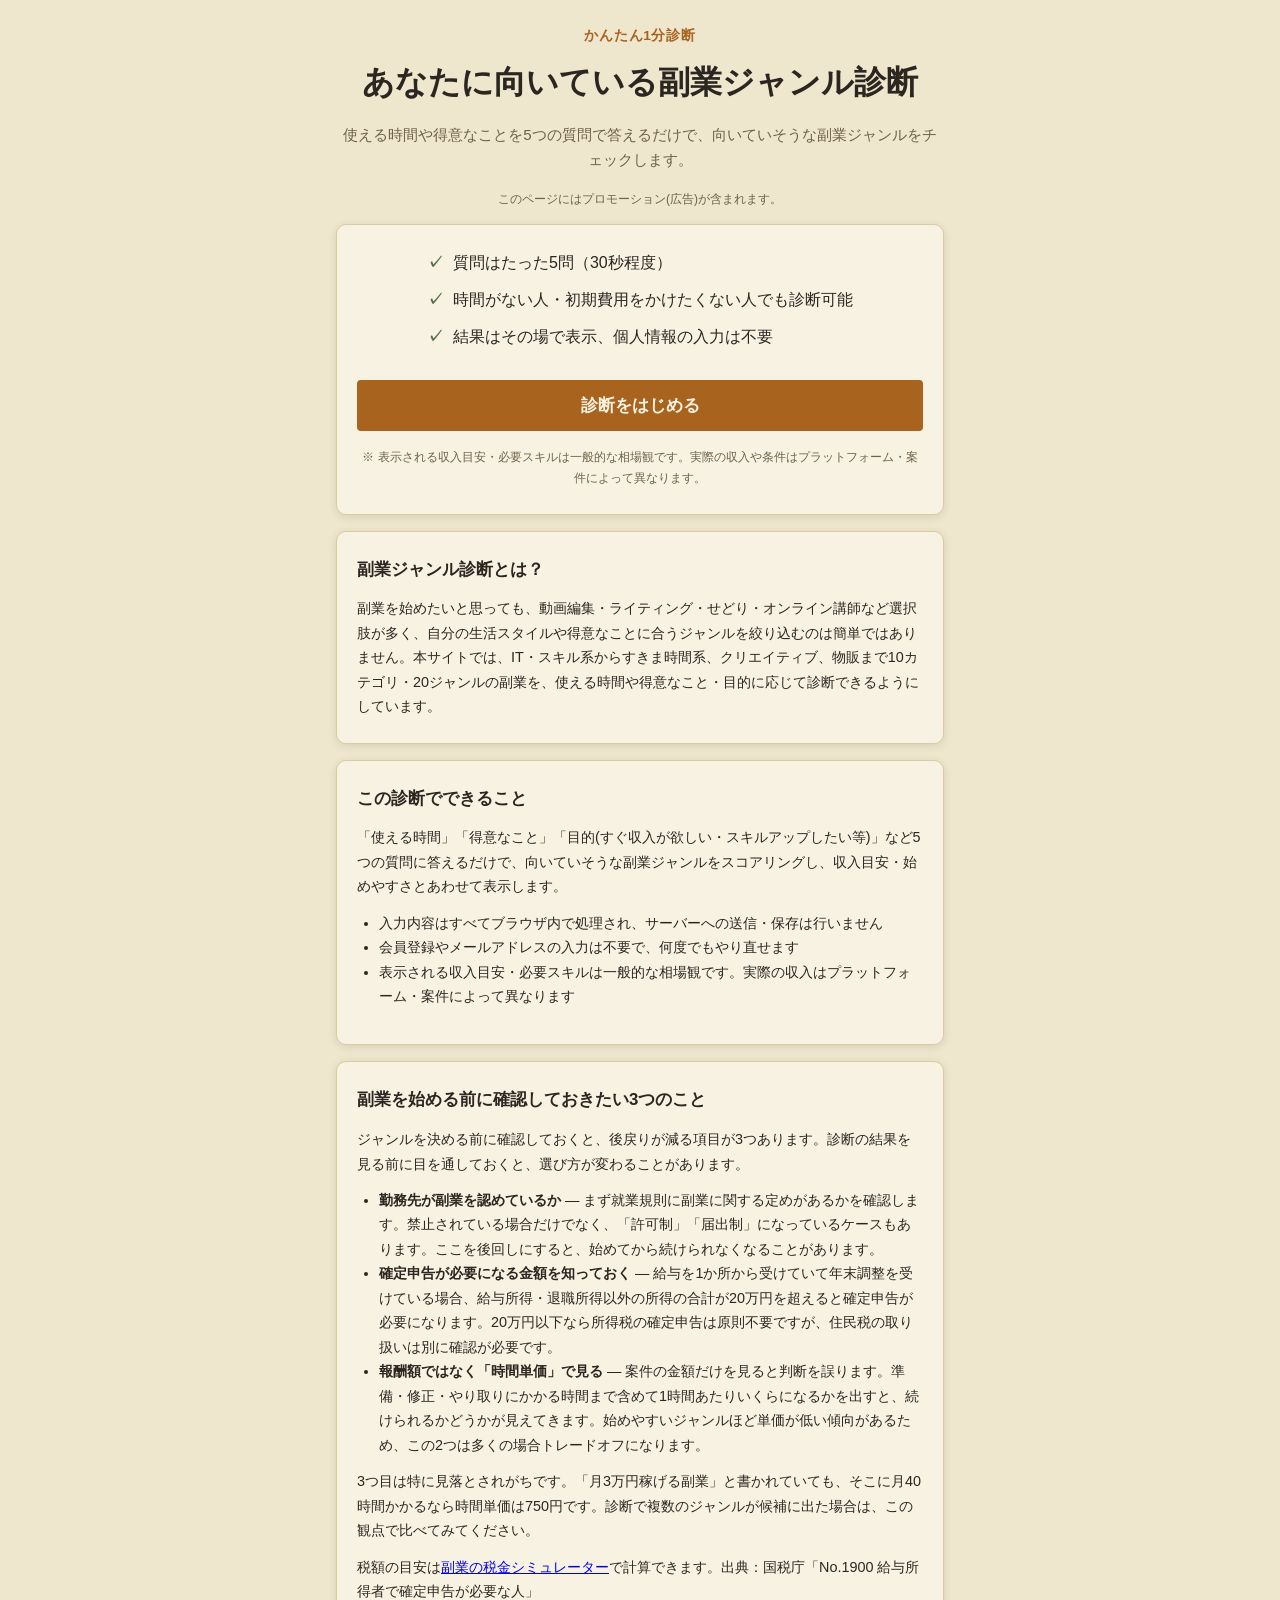
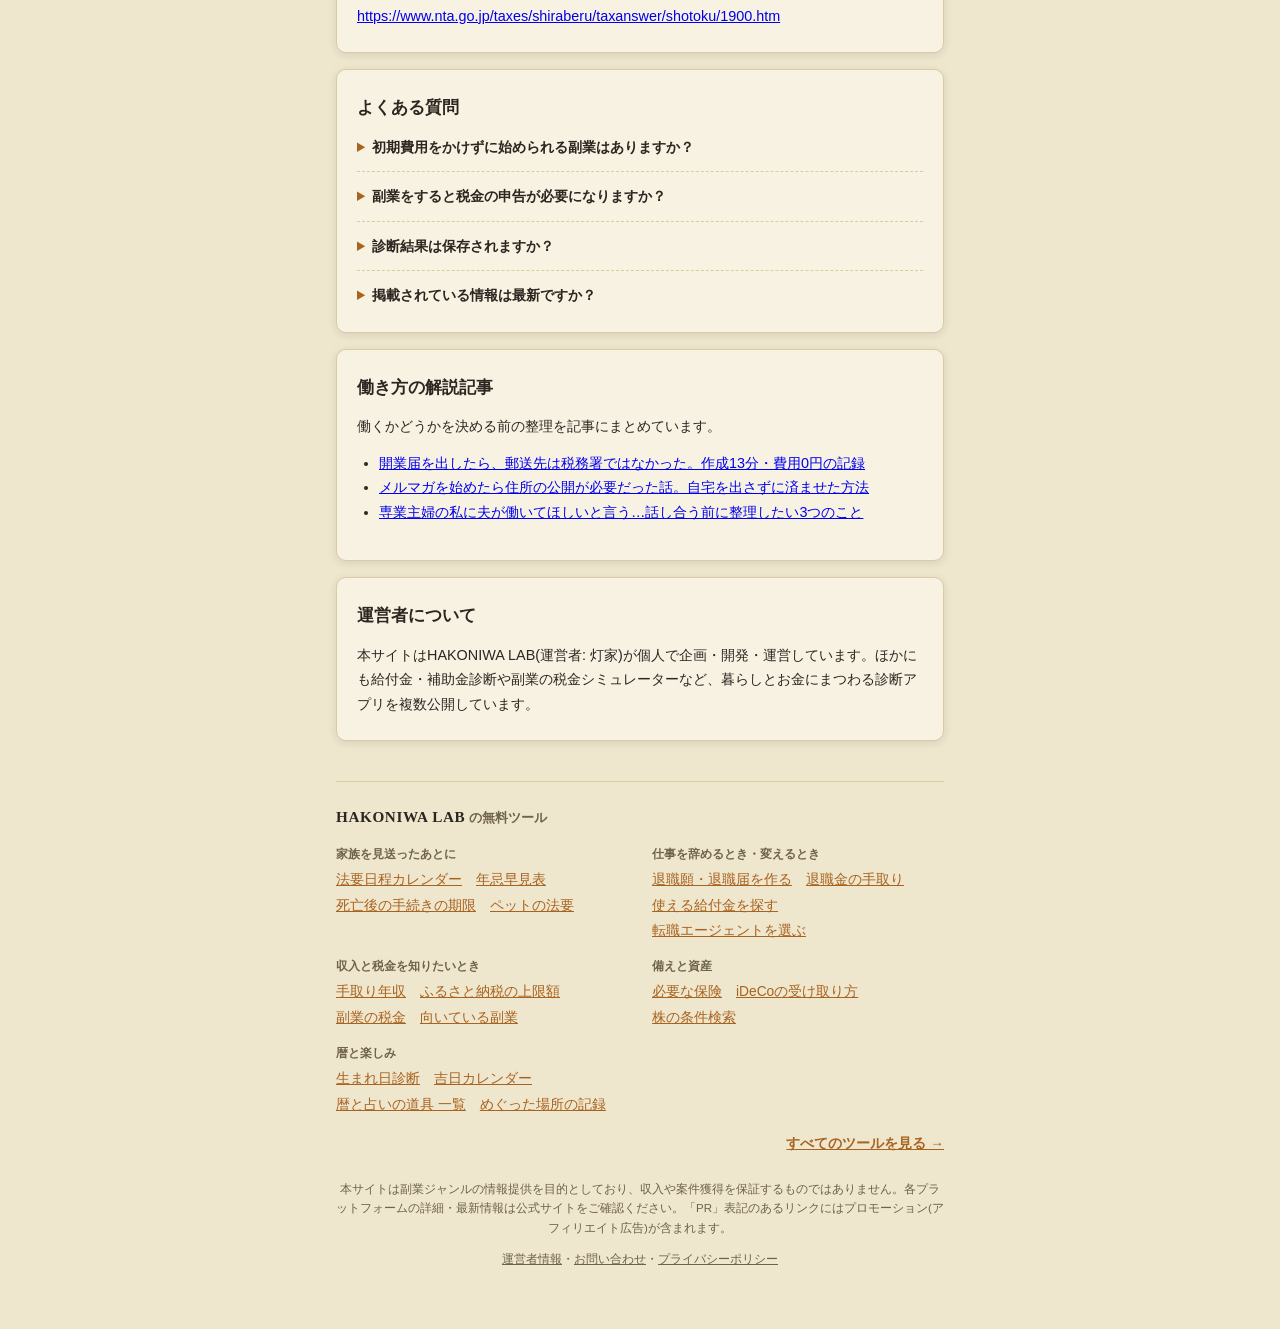
==== commit e37ba279: "20ジャンル目に「統計調査員(国勢調査・家計調査など)」を追加(総務省の公式ページのみ)。全ページのツール一覧に「暦と占いの道具 一覧」を追加 Co-Authored-By: Claude Opus " ====
--- a/index.html
+++ b/index.html
@@ -102,7 +102,7 @@
   <section class="article" aria-labelledby="about-heading">
     <div class="card card--article">
       <h2 id="about-heading">副業ジャンル診断とは？</h2>
-      <p>副業を始めたいと思っても、動画編集・ライティング・せどり・オンライン講師など選択肢が多く、自分の生活スタイルや得意なことに合うジャンルを絞り込むのは簡単ではありません。本サイトでは、IT・スキル系からすきま時間系、クリエイティブ、物販まで10カテゴリ・19ジャンルの副業を、使える時間や得意なこと・目的に応じて診断できるようにしています。</p>
+      <p>副業を始めたいと思っても、動画編集・ライティング・せどり・オンライン講師など選択肢が多く、自分の生活スタイルや得意なことに合うジャンルを絞り込むのは簡単ではありません。本サイトでは、IT・スキル系からすきま時間系、クリエイティブ、物販まで10カテゴリ・20ジャンルの副業を、使える時間や得意なこと・目的に応じて診断できるようにしています。</p>
     </div>
 
     <div class="card card--article">
@@ -222,6 +222,7 @@
         <ul class="site-nav__links">
           <li><a href="../birthday-fortune/">生まれ日診断</a></li>
           <li><a href="../birthday-fortune/calendar/">吉日カレンダー</a></li>
+          <li><a href="../birthday-fortune/tools/">暦と占いの道具 一覧</a></li>
           <li><a href="../meguri-log/">めぐった場所の記録</a></li>
         </ul>
       </div>
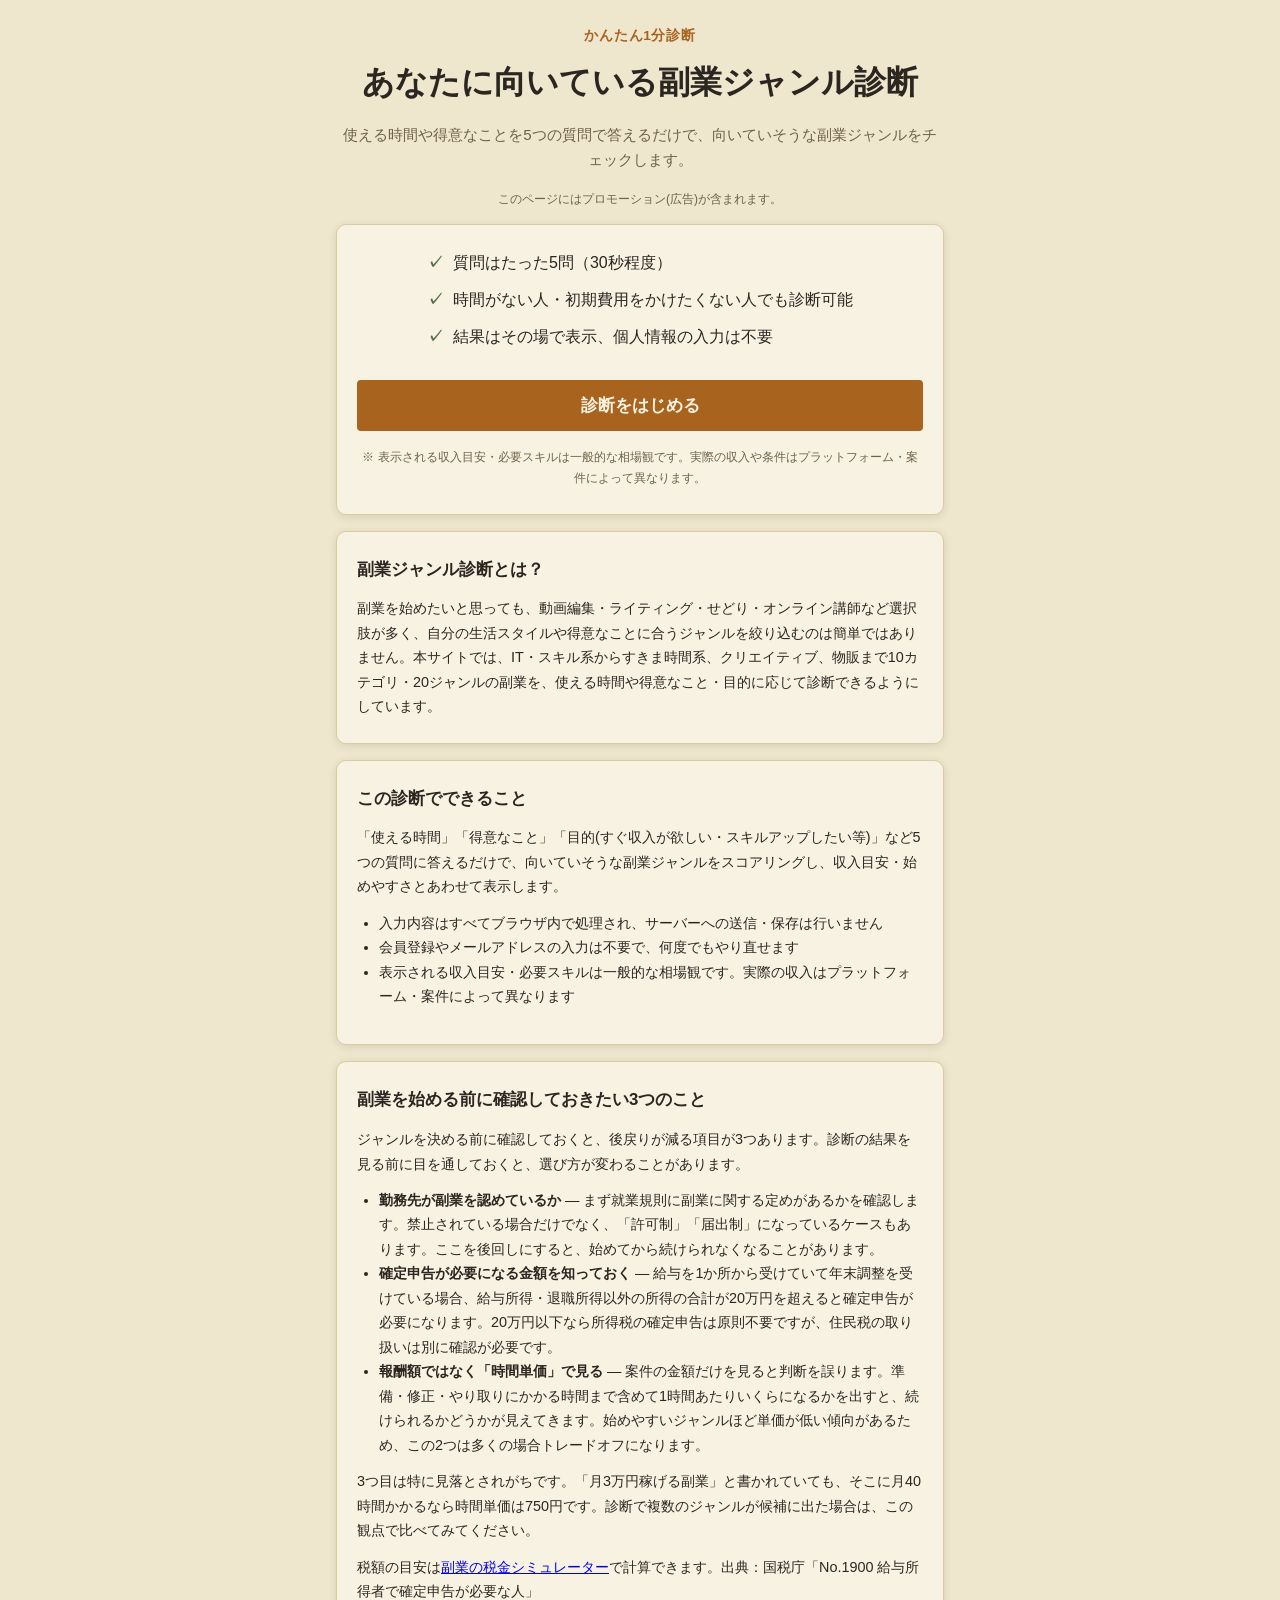
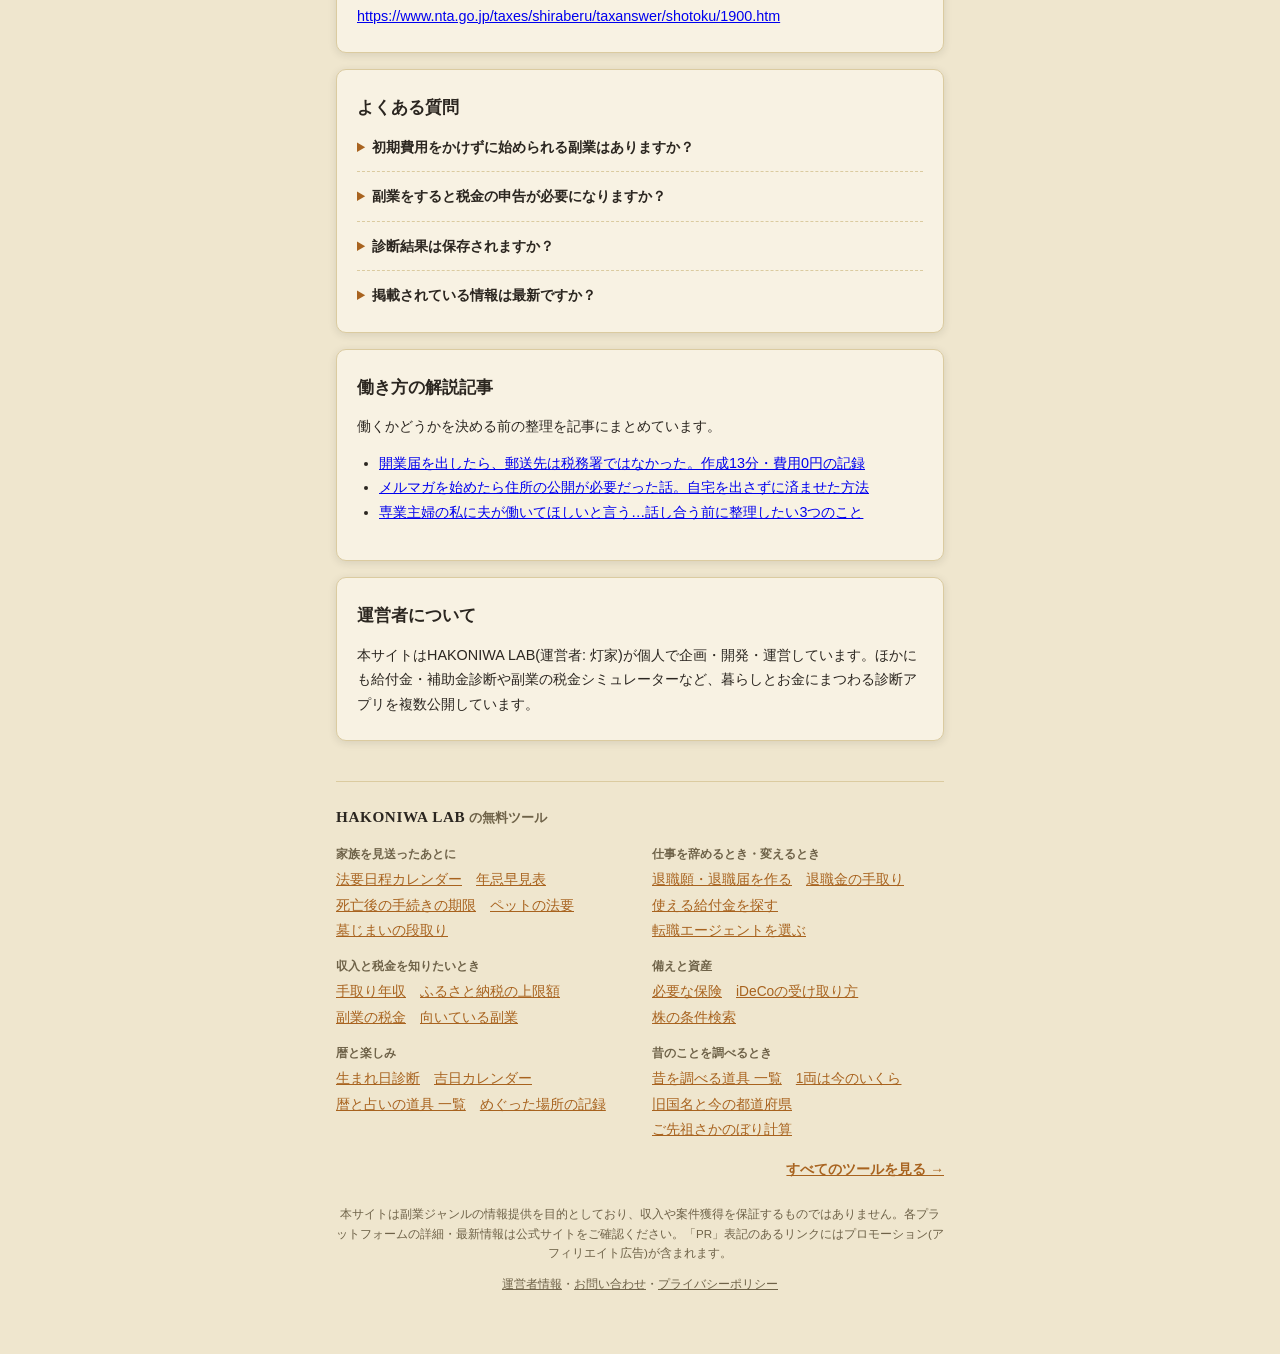
==== commit 563f14dc: "全ページのツール一覧に「昔のことを調べるとき」（昔を調べる道具 一覧・1両・旧国名・ご先祖）と「墓じまいの段取り」を追加 site-nav/site-nav.html を更新して site_nav.p" ====
--- a/index.html
+++ b/index.html
@@ -189,6 +189,7 @@
           <li><a href="../houyou-calendar/hayami/">年忌早見表</a></li>
           <li><a href="../houyou-calendar/tetsuzuki/">死亡後の手続きの期限</a></li>
           <li><a href="../houyou-calendar/pet/">ペットの法要</a></li>
+          <li><a href="../houyou-calendar/hakajimai/">墓じまいの段取り</a></li>
         </ul>
       </div>
       <div>
@@ -224,6 +225,15 @@
           <li><a href="../birthday-fortune/calendar/">吉日カレンダー</a></li>
           <li><a href="../birthday-fortune/tools/">暦と占いの道具 一覧</a></li>
           <li><a href="../meguri-log/">めぐった場所の記録</a></li>
+        </ul>
+      </div>
+      <div>
+        <p class="site-nav__label">昔のことを調べるとき</p>
+        <ul class="site-nav__links">
+          <li><a href="../mukashi/">昔を調べる道具 一覧</a></li>
+          <li><a href="../mukashi/ryou/">1両は今のいくら</a></li>
+          <li><a href="../mukashi/kokumei/">旧国名と今の都道府県</a></li>
+          <li><a href="../mukashi/senzo/">ご先祖さかのぼり計算</a></li>
         </ul>
       </div>
     </div>
